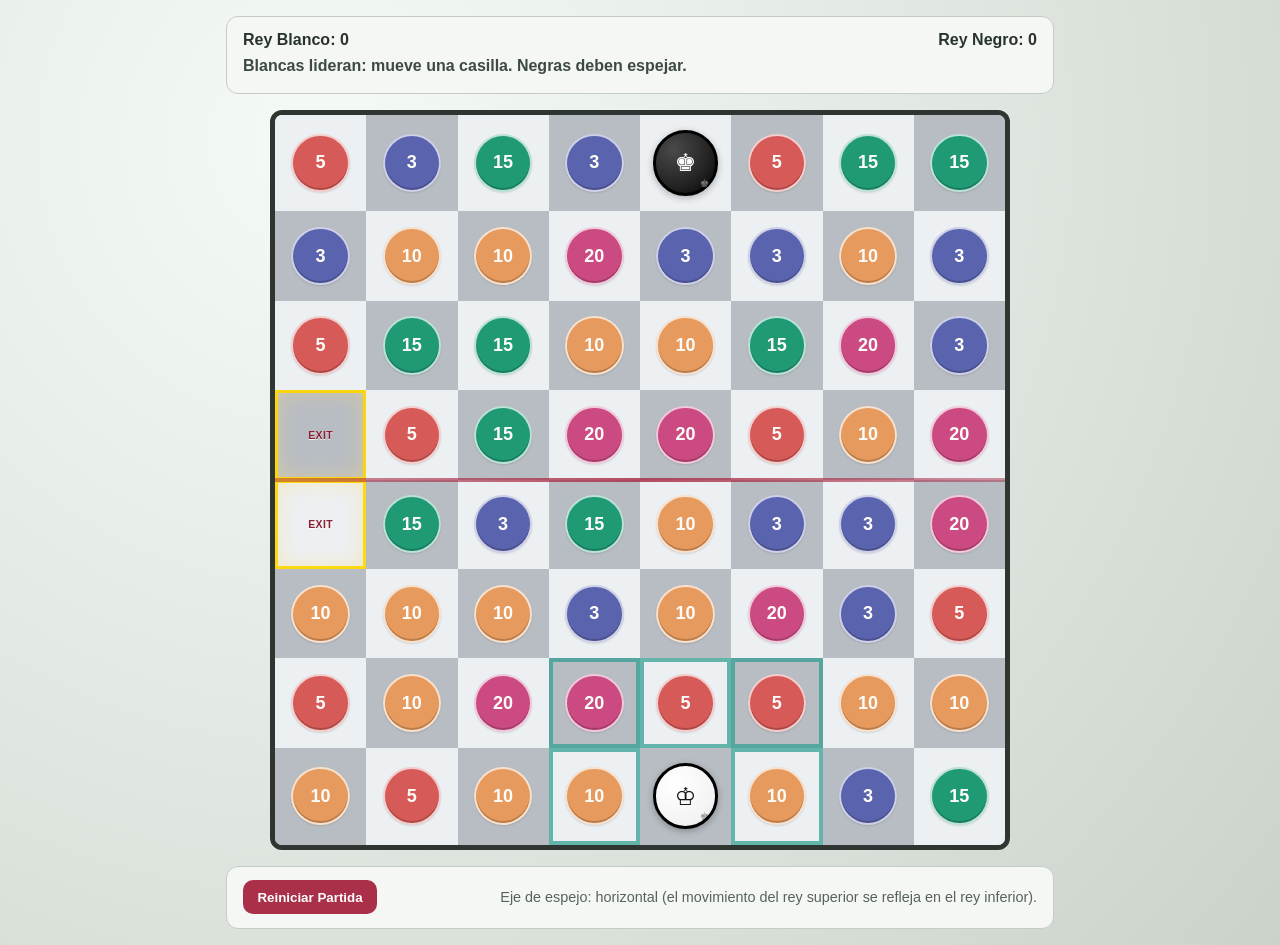
==== index.html @ 9a492e97 "Primer version del juego de ajedres espejado" ====
<!DOCTYPE html>
<html lang="es">
<head>
    <meta charset="UTF-8">
    <meta name="viewport" content="width=device-width, initial-scale=1.0, maximum-scale=1.0, user-scalable=no">
    <title>Ajedrez Espejo</title>
    <link rel="stylesheet" href="./style.css">
    <link rel="manifest" href="./manifest.json">
    <meta name="theme-color" content="#2c3e50">
</head>
<body>
    <div id="app">
        <header>
            <div class="stats">
                <div class="score">Rey Blanco: <span id="scoreA">0</span></div>
                <div class="score">Rey Negro: <span id="scoreB">0</span></div>
            </div>
            <div id="status-msg">Blancas empiezan. Mueve una casilla, luego Negras deben espejar.</div>
        </header>

        <div id="game-container">
            <div id="board" class="board"></div>
        </div>

        <footer>
            <button id="reset-btn">Reiniciar Partida</button>
            <div class="rule-hint">Eje de espejo: horizontal (el movimiento del rey superior se refleja en el rey inferior).</div>
        </footer>
    </div>
    <script src="./game.js" type="module"></script>
    <script>
        if ('serviceWorker' in navigator) {
            navigator.serviceWorker.register('./sw.js');
        }
    </script>
</body>
</html>
---- style.css ----
:root {
    --bg: #dfe6df;
    --panel: #f5f7f4;
    --text: #28332d;
    --dark: #b8bdc4;
    --light: #edf0f3;
    --king-a: #ffffff;
    --king-a-text: #1f2d21;
    --king-b: #23262b;
    --king-b-text: #f7faf9;
    --accent: #aa304a;
    --legal: #2a9d8f;
    --expected: #f4a261;
}

* {
    box-sizing: border-box;
}

body {
    margin: 0;
    min-height: 100vh;
    background: radial-gradient(circle at 25% 15%, #f5faf5 0%, var(--bg) 55%, #cad2ca 100%);
    color: var(--text);
    font-family: "Trebuchet MS", "Segoe UI", sans-serif;
}

#app {
    max-width: 860px;
    margin: 0 auto;
    padding: 1rem;
}

header,
footer {
    background: var(--panel);
    border: 1px solid #c5ccc5;
    border-radius: 12px;
    padding: 0.85rem 1rem;
}

header {
    display: grid;
    gap: 0.5rem;
}

.stats {
    display: flex;
    justify-content: space-between;
    gap: 1rem;
    font-weight: 700;
}

#status-msg {
    min-height: 1.4rem;
    font-weight: 600;
    color: #3d4a43;
}

#game-container {
    margin: 1rem 0;
    display: flex;
    justify-content: center;
}

.board {
    display: grid;
    grid-template-columns: repeat(8, 1fr);
    width: min(92vmin, 740px);
    height: min(92vmin, 740px);
    border: 5px solid #2f3631;
    border-radius: 12px;
    overflow: hidden;
    position: relative;
}

.board::after {
    content: "";
    position: absolute;
    left: 0;
    right: 0;
    top: 50%;
    height: 4px;
    background: linear-gradient(90deg, rgba(170, 48, 74, 0.5), rgba(170, 48, 74, 0.85), rgba(170, 48, 74, 0.5));
    transform: translateY(-50%);
    pointer-events: none;
}

.square {
    appearance: none;
    border: none;
    border-radius: 0;
    margin: 0;
    padding: 0;
    min-width: 0;
    min-height: 0;
    position: relative;
    display: flex;
    align-items: center;
    justify-content: center;
    touch-action: manipulation;
    -webkit-tap-highlight-color: transparent;
    cursor: pointer;
}

.square:focus-visible {
    outline: 3px solid #1d3557;
    outline-offset: -3px;
    z-index: 2;
}

.square.light {
    background: var(--light);
}

.square.dark {
    background: var(--dark);
}

.square.legal-move {
    box-shadow: inset 0 0 0 4px rgba(42, 157, 143, 0.7);
}

.square.expected-response {
    box-shadow: inset 0 0 0 5px rgba(244, 162, 97, 0.95);
}

.exit-a,
.exit-b {
    box-shadow: inset 0 0 0 3px rgba(255, 215, 0, 0.92), inset 0 0 24px rgba(255, 220, 110, 0.45);
    background-image:
        repeating-linear-gradient(45deg, rgba(255, 255, 255, 0.12) 0 7px, rgba(0, 0, 0, 0.08) 7px 14px);
}

.exit-a::after,
.exit-b::after {
    content: "EXIT";
    position: absolute;
    left: 50%;
    top: 50%;
    transform: translate(-50%, -50%);
    letter-spacing: 0.04em;
    font-size: 0.65rem;
    font-weight: 800;
    color: #8d1f35;
    text-shadow: 0 1px 0 rgba(255, 255, 255, 0.8);
}

.king-mark {
    width: 72%;
    aspect-ratio: 1 / 1;
    border-radius: 50%;
    display: flex;
    align-items: center;
    justify-content: center;
    font-weight: 800;
    font-size: clamp(1rem, 2.7vmin, 1.9rem);
    box-shadow: 0 2px 7px rgba(0, 0, 0, 0.28);
    position: relative;
    z-index: 1;
    font-family: "Noto Sans Symbols 2", "Segoe UI Symbol", "DejaVu Sans", sans-serif;
}

.king-a .king-mark {
    background: radial-gradient(circle at 30% 28%, #ffffff 0%, #f3f3f3 72%, #d7d7d7 100%);
    color: #111;
    border: 3px solid #000;
}

.king-b .king-mark {
    background: radial-gradient(circle at 30% 28%, #4a4a4a 0%, #1f1f1f 66%, #000000 100%);
    color: #fff;
    border: 3px solid #000;
}

.king-a-mark::after,
.king-b-mark::after {
    content: "♚";
    position: absolute;
    bottom: 3px;
    right: 6px;
    font-size: clamp(0.42rem, 1.2vmin, 0.72rem);
    line-height: 1;
    pointer-events: none;
}

.king-a-mark::after {
    color: rgba(0, 0, 0, 0.35);
}

.king-b-mark::after {
    color: rgba(255, 255, 255, 0.42);
}

.active-king .king-mark {
    animation: active-king-pulse 1.05s ease-in-out infinite alternate;
}

@keyframes active-king-pulse {
    from {
        transform: scale(1);
        box-shadow: 0 2px 7px rgba(0, 0, 0, 0.28);
    }
    to {
        transform: scale(1.06);
        box-shadow: 0 0 0 4px rgba(250, 219, 20, 0.38), 0 3px 9px rgba(0, 0, 0, 0.32);
    }
}

.coin {
    width: 64%;
    aspect-ratio: 1 / 1;
    border-radius: 50%;
    display: flex;
    align-items: center;
    justify-content: center;
    font-weight: 800;
    font-size: clamp(0.65rem, 2vmin, 1.4rem);
    color: #fdfcf9;
    border: 2px solid rgba(255, 255, 255, 0.7);
    box-shadow: inset 0 -2px 0 rgba(0, 0, 0, 0.2), 0 1px 2px rgba(0, 0, 0, 0.12);
    z-index: 0;
}

.coin-3 {
    background: #5a63ae;
}

.coin-5 {
    background: #d65a57;
}

.coin-10 {
    background: #e69a5d;
}

.coin-15 {
    background: #1f9a75;
}

.coin-20 {
    background: #cc4a82;
}

footer {
    display: flex;
    justify-content: space-between;
    align-items: center;
    gap: 0.75rem;
}

#reset-btn {
    border: none;
    border-radius: 10px;
    padding: 0.6rem 0.9rem;
    background: var(--accent);
    color: #fff;
    font-weight: 700;
    cursor: pointer;
}

#reset-btn:hover {
    filter: brightness(1.05);
}

.rule-hint {
    font-size: 0.9rem;
    color: #55635a;
}

@media (max-width: 620px) {
    .stats,
    footer {
        flex-direction: column;
        align-items: flex-start;
    }

    .board {
        width: 96vmin;
        height: 96vmin;
    }
}
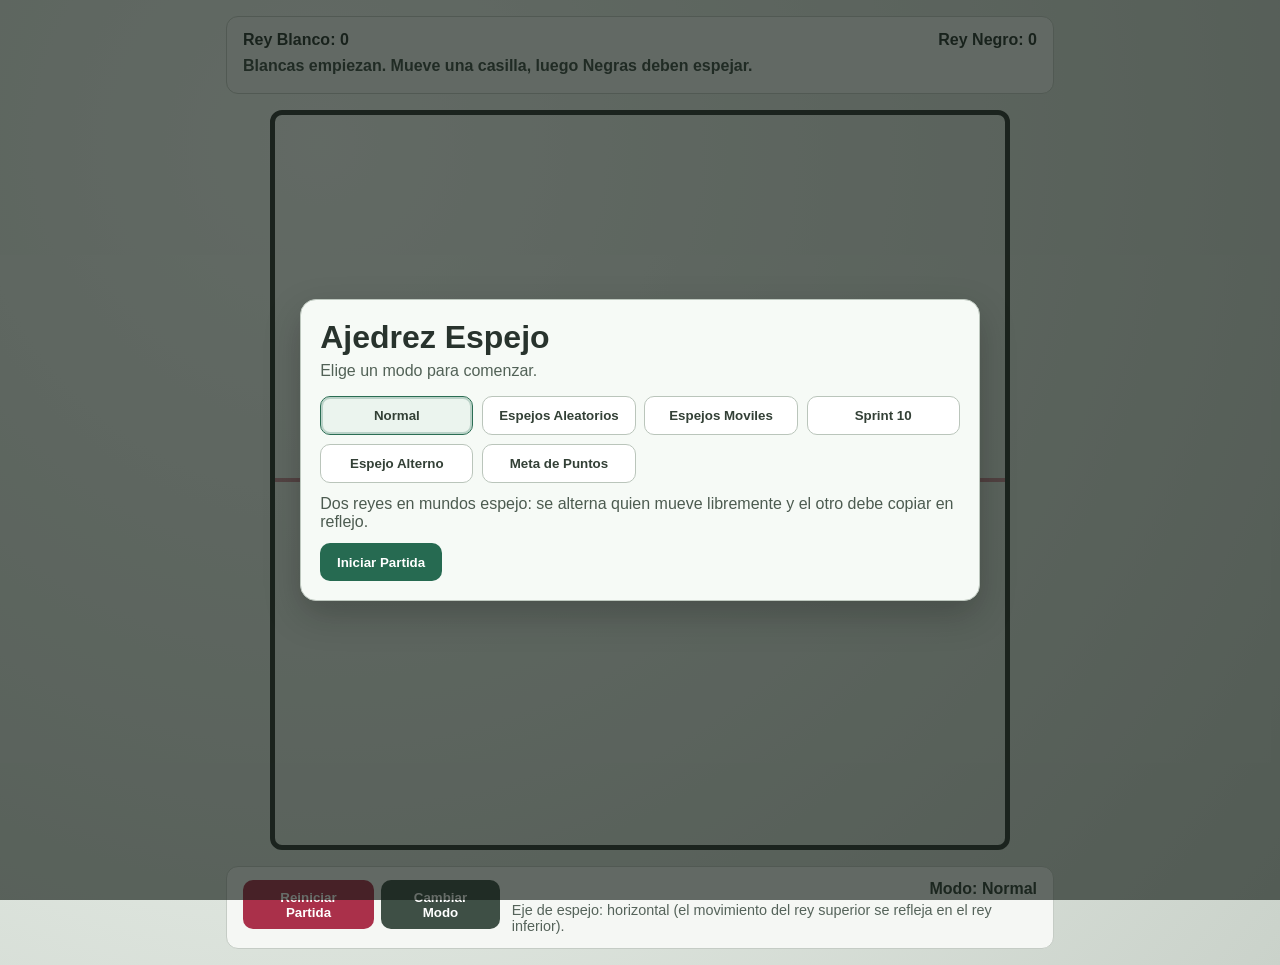
==== commit 42db39f5: "Improvements on the rules according to the original game, documentation and playing modes to add up " ====
--- a/index.html
+++ b/index.html
@@ -1,34 +1,113 @@
 <!DOCTYPE html>
+<!--
+  index.html — Ajedrez Espejo
+  Shell PWA de una sola página. No contiene lógica de juego: toda la lógica
+  vive en game.js (módulo ES). El DOM que game.js manipula en tiempo de
+  ejecución está estructurado en dos zonas principales:
+
+    1. #welcome-menu  — overlay de selección de modo, visible al inicio y al
+                        pulsar "Cambiar Modo". game.js lo oculta/muestra.
+    2. #app           — interfaz de juego: header de puntos, tablero y footer.
+-->
 <html lang="es">
 <head>
     <meta charset="UTF-8">
+    <!-- Viewport fijo para móvil: sin zoom del usuario, tamaño exacto de pantalla. -->
     <meta name="viewport" content="width=device-width, initial-scale=1.0, maximum-scale=1.0, user-scalable=no">
     <title>Ajedrez Espejo</title>
+    <meta name="description" content="Juego de ajedrez espejo para dos jugadores locales.">
+
+    <!-- PWA: instalación en Android (Chrome/Edge) -->
+    <meta name="mobile-web-app-capable" content="yes">
+    <!-- PWA: instalación en iOS (Safari) -->
+    <meta name="apple-mobile-web-app-capable" content="yes">
+    <!-- Barra de estado iOS en modo standalone -->
+    <meta name="apple-mobile-web-app-status-bar-style" content="black-translucent">
+    <!-- Nombre del icono en la pantalla de inicio de iOS -->
+    <meta name="apple-mobile-web-app-title" content="Espejo">
+    <!-- Icono para la pantalla de inicio de iOS (SVG local para evitar dependencia CDN) -->
+    <link rel="apple-touch-icon" href="./icon.svg">
+
     <link rel="stylesheet" href="./style.css">
+    <!-- Manifest de la PWA: nombre, icono, colores, orientación, etc. -->
     <link rel="manifest" href="./manifest.json">
-    <meta name="theme-color" content="#2c3e50">
+    <!-- Color de la barra del navegador en Android -->
+    <meta name="theme-color" content="#e94560">
 </head>
 <body>
+    <!--
+      #welcome-menu: overlay de pantalla completa que cubre #app.
+      game.js añade/quita la clase "hidden" para mostrarlo u ocultarlo.
+      Contiene:
+        #mode-list        — botones generados dinámicamente por setupModeMenu()
+        #mode-description — descripción del modo seleccionado (actualizada en JS)
+        #start-btn        — confirma la selección e inicia la partida
+    -->
+    <div id="welcome-menu" class="menu-overlay">
+        <div class="menu-card">
+            <h1>Ajedrez Espejo</h1>
+            <p class="menu-subtitle">Elige un modo para comenzar.</p>
+            <!-- Los botones de modo se insertan aquí por setupModeMenu() -->
+            <div id="mode-list" class="mode-list"></div>
+            <!-- Descripción del modo actualmente seleccionado -->
+            <p id="mode-description" class="mode-description"></p>
+            <button id="start-btn" class="primary-btn">Iniciar Partida</button>
+        </div>
+    </div>
+
+    <!--
+      #app: contenedor principal del juego, siempre en el DOM.
+      Queda debajo del overlay cuando #welcome-menu está visible.
+    -->
     <div id="app">
         <header>
+            <!-- Marcadores de puntos, actualizados por updateUI() -->
             <div class="stats">
                 <div class="score">Rey Blanco: <span id="scoreA">0</span></div>
                 <div class="score">Rey Negro: <span id="scoreB">0</span></div>
             </div>
+            <!-- Mensaje de turno / resultado, actualizado por updateUI() -->
             <div id="status-msg">Blancas empiezan. Mueve una casilla, luego Negras deben espejar.</div>
+            <!--
+              Banner de meta de puntos: visible solo en el modo "Meta de Puntos".
+              Muestra la meta y la distancia actual de cada jugador.
+              game.js controla el atributo hidden.
+            -->
+            <div id="goal-display" class="goal-display" hidden></div>
         </header>
 
+        <!-- El tablero 8×8 se construye completamente en JS por render(). -->
         <div id="game-container">
             <div id="board" class="board"></div>
         </div>
 
         <footer>
-            <button id="reset-btn">Reiniciar Partida</button>
-            <div class="rule-hint">Eje de espejo: horizontal (el movimiento del rey superior se refleja en el rey inferior).</div>
+            <div class="footer-controls">
+                <!-- Reinicia la partida con el mismo modo; no regresa al menú. -->
+                <button id="reset-btn">Reiniciar Partida</button>
+                <!-- Abre el menú para cambiar de modo (registrado en setupModeMenu). -->
+                <button id="menu-btn">Cambiar Modo</button>
+            </div>
+            <div class="footer-info">
+                <!-- Nombre del modo activo, actualizado por updateUI(). -->
+                <div id="mode-name" class="mode-name">Modo: Normal</div>
+                <!-- Pista de reglas del modo activo (+ eje de espejo si aplica). -->
+                <div id="rule-hint" class="rule-hint">Eje de espejo: horizontal (el movimiento del rey superior se refleja en el rey inferior).</div>
+            </div>
         </footer>
     </div>
+
+    <!--
+      game.js carga como módulo ES: tiene acceso a import/export y
+      se ejecuta en modo estricto de forma implícita.
+    -->
     <script src="./game.js" type="module"></script>
     <script>
+        /*
+         * Registro del Service Worker para soporte offline e instalación PWA.
+         * Solo se registra si el navegador lo soporta (todos los navegadores modernos).
+         * El SW usa estrategia network-first para HTML/CSS/JS y cache-first para el resto.
+         */
         if ('serviceWorker' in navigator) {
             navigator.serviceWorker.register('./sw.js');
         }
--- a/style.css
+++ b/style.css
@@ -25,6 +25,77 @@
     font-family: "Trebuchet MS", "Segoe UI", sans-serif;
 }
 
+.menu-overlay {
+    position: fixed;
+    inset: 0;
+    background: rgba(17, 25, 20, 0.64);
+    display: flex;
+    align-items: center;
+    justify-content: center;
+    padding: 1rem;
+    z-index: 20;
+}
+
+.menu-overlay.hidden {
+    display: none;
+}
+
+.menu-card {
+    width: min(680px, 100%);
+    background: #f6faf6;
+    border: 1px solid #bec8bf;
+    border-radius: 16px;
+    padding: 1.2rem;
+    box-shadow: 0 14px 36px rgba(0, 0, 0, 0.22);
+}
+
+.menu-card h1 {
+    margin: 0;
+}
+
+.menu-subtitle {
+    margin: 0.35rem 0 1rem;
+    color: #526257;
+}
+
+.mode-list {
+    display: grid;
+    grid-template-columns: repeat(auto-fit, minmax(150px, 1fr));
+    gap: 0.55rem;
+}
+
+.mode-option {
+    border: 1px solid #bac5bb;
+    background: #ffffff;
+    border-radius: 10px;
+    padding: 0.7rem 0.6rem;
+    cursor: pointer;
+    font-weight: 700;
+    color: #334036;
+}
+
+.mode-option.selected {
+    border-color: #2a6d53;
+    box-shadow: inset 0 0 0 2px rgba(42, 109, 83, 0.25);
+    background: #ebf4ee;
+}
+
+.mode-description {
+    min-height: 2.1rem;
+    margin: 0.75rem 0;
+    color: #4c5b50;
+}
+
+.primary-btn {
+    border: none;
+    border-radius: 10px;
+    padding: 0.7rem 1.05rem;
+    background: #266a51;
+    color: #fff;
+    font-weight: 700;
+    cursor: pointer;
+}
+
 #app {
     max-width: 860px;
     margin: 0 auto;
@@ -55,6 +126,19 @@
     min-height: 1.4rem;
     font-weight: 600;
     color: #3d4a43;
+}
+
+.goal-display {
+    margin-top: 0.35rem;
+    padding: 0.25rem 0.75rem;
+    background: linear-gradient(90deg, #7b3f00, #c06000, #7b3f00);
+    color: #fff8e7;
+    font-weight: 700;
+    font-size: clamp(0.75rem, 1.8vmin, 1rem);
+    border-radius: 999px;
+    letter-spacing: 0.04em;
+    text-align: center;
+    box-shadow: 0 2px 6px rgba(0,0,0,0.25);
 }
 
 #game-container {
@@ -84,6 +168,30 @@
     background: linear-gradient(90deg, rgba(170, 48, 74, 0.5), rgba(170, 48, 74, 0.85), rgba(170, 48, 74, 0.5));
     transform: translateY(-50%);
     pointer-events: none;
+    transition: opacity 0.25s;
+}
+
+.board[data-mirror-axis="vertical"]::after {
+    opacity: 0;
+}
+
+.board::before {
+    content: "";
+    position: absolute;
+    top: 0;
+    bottom: 0;
+    left: 50%;
+    width: 4px;
+    background: linear-gradient(180deg, rgba(48, 100, 170, 0.5), rgba(48, 100, 170, 0.85), rgba(48, 100, 170, 0.5));
+    transform: translateX(-50%);
+    pointer-events: none;
+    z-index: 3;
+    opacity: 0;
+    transition: opacity 0.25s;
+}
+
+.board[data-mirror-axis="vertical"]::before {
+    opacity: 1;
 }
 
 .square {
@@ -134,7 +242,7 @@
 
 .exit-a::after,
 .exit-b::after {
-    content: "EXIT";
+    content: "SALIDA";
     position: absolute;
     left: 50%;
     top: 50%;
@@ -147,14 +255,14 @@
 }
 
 .king-mark {
-    width: 72%;
+    width: 84%;
     aspect-ratio: 1 / 1;
     border-radius: 50%;
     display: flex;
     align-items: center;
     justify-content: center;
     font-weight: 800;
-    font-size: clamp(1rem, 2.7vmin, 1.9rem);
+    font-size: clamp(1.3rem, 3.8vmin, 2.6rem);
     box-shadow: 0 2px 7px rgba(0, 0, 0, 0.28);
     position: relative;
     z-index: 1;
@@ -208,14 +316,14 @@
 }
 
 .coin {
-    width: 64%;
+    width: 76%;
     aspect-ratio: 1 / 1;
     border-radius: 50%;
     display: flex;
     align-items: center;
     justify-content: center;
     font-weight: 800;
-    font-size: clamp(0.65rem, 2vmin, 1.4rem);
+    font-size: clamp(0.85rem, 2.8vmin, 1.8rem);
     color: #fdfcf9;
     border: 2px solid rgba(255, 255, 255, 0.7);
     box-shadow: inset 0 -2px 0 rgba(0, 0, 0, 0.2), 0 1px 2px rgba(0, 0, 0, 0.12);
@@ -245,8 +353,24 @@
 footer {
     display: flex;
     justify-content: space-between;
-    align-items: center;
+    align-items: flex-start;
     gap: 0.75rem;
+}
+
+.footer-controls {
+    display: flex;
+    gap: 0.45rem;
+}
+
+.footer-info {
+    display: grid;
+    justify-items: end;
+    gap: 0.25rem;
+}
+
+.mode-name {
+    font-weight: 800;
+    color: #2f3c34;
 }
 
 #reset-btn {
@@ -259,8 +383,22 @@
     cursor: pointer;
 }
 
+#menu-btn {
+    border: none;
+    border-radius: 10px;
+    padding: 0.6rem 0.9rem;
+    background: #3e4f45;
+    color: #fff;
+    font-weight: 700;
+    cursor: pointer;
+}
+
 #reset-btn:hover {
     filter: brightness(1.05);
+}
+
+#menu-btn:hover {
+    filter: brightness(1.08);
 }
 
 .rule-hint {
@@ -275,6 +413,10 @@
         align-items: flex-start;
     }
 
+    .footer-info {
+        justify-items: start;
+    }
+
     .board {
         width: 96vmin;
         height: 96vmin;
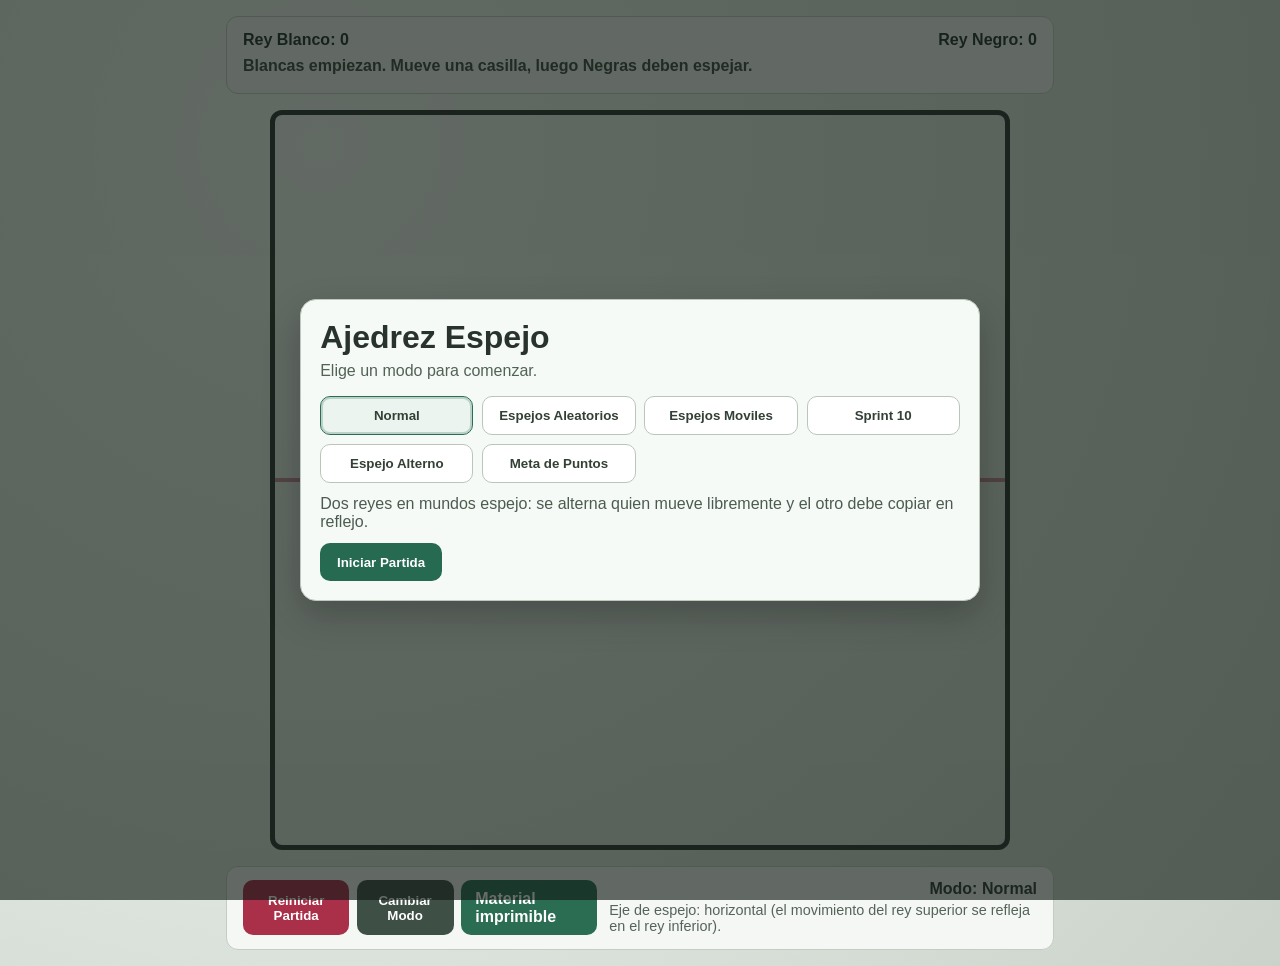
==== commit 7a0be537: "Añadida la pagina de elementos imprimibles y una mejora visual en el espejo de salida al añadir un s" ====
--- a/index.html
+++ b/index.html
@@ -87,6 +87,8 @@
                 <button id="reset-btn">Reiniciar Partida</button>
                 <!-- Abre el menú para cambiar de modo (registrado en setupModeMenu). -->
                 <button id="menu-btn">Cambiar Modo</button>
+                <!-- Enlace directo a recursos imprimibles en SVG/PDF. -->
+                <a id="printables-link" href="./printables.html">Material imprimible</a>
             </div>
             <div class="footer-info">
                 <!-- Nombre del modo activo, actualizado por updateUI(). -->
--- a/style.css
+++ b/style.css
@@ -150,6 +150,7 @@
 .board {
     display: grid;
     grid-template-columns: repeat(8, 1fr);
+    grid-template-rows: repeat(8, 1fr);
     width: min(92vmin, 740px);
     height: min(92vmin, 740px);
     border: 5px solid #2f3631;
@@ -200,6 +201,9 @@
     border-radius: 0;
     margin: 0;
     padding: 0;
+    width: 100%;
+    height: 100%;
+    aspect-ratio: 1 / 1;
     min-width: 0;
     min-height: 0;
     position: relative;
@@ -242,16 +246,22 @@
 
 .exit-a::after,
 .exit-b::after {
-    content: "SALIDA";
+    content: "";
     position: absolute;
     left: 50%;
     top: 50%;
     transform: translate(-50%, -50%);
-    letter-spacing: 0.04em;
-    font-size: 0.65rem;
-    font-weight: 800;
-    color: #8d1f35;
-    text-shadow: 0 1px 0 rgba(255, 255, 255, 0.8);
+    width: 68%;
+    aspect-ratio: 100.25 / 92.405;
+    background: center / contain no-repeat url("./espejo.svg");
+    filter: drop-shadow(0 1px 1px rgba(0, 0, 0, 0.28));
+}
+
+@media (min-width: 700px) {
+    .exit-a::after,
+    .exit-b::after {
+        width: 78%;
+    }
 }
 
 .king-mark {
@@ -393,11 +403,27 @@
     cursor: pointer;
 }
 
+#printables-link {
+    border: none;
+    border-radius: 10px;
+    padding: 0.6rem 0.9rem;
+    background: #2a6d53;
+    color: #fff;
+    font-weight: 700;
+    text-decoration: none;
+    display: inline-flex;
+    align-items: center;
+}
+
 #reset-btn:hover {
     filter: brightness(1.05);
 }
 
 #menu-btn:hover {
+    filter: brightness(1.08);
+}
+
+#printables-link:hover {
     filter: brightness(1.08);
 }
 
